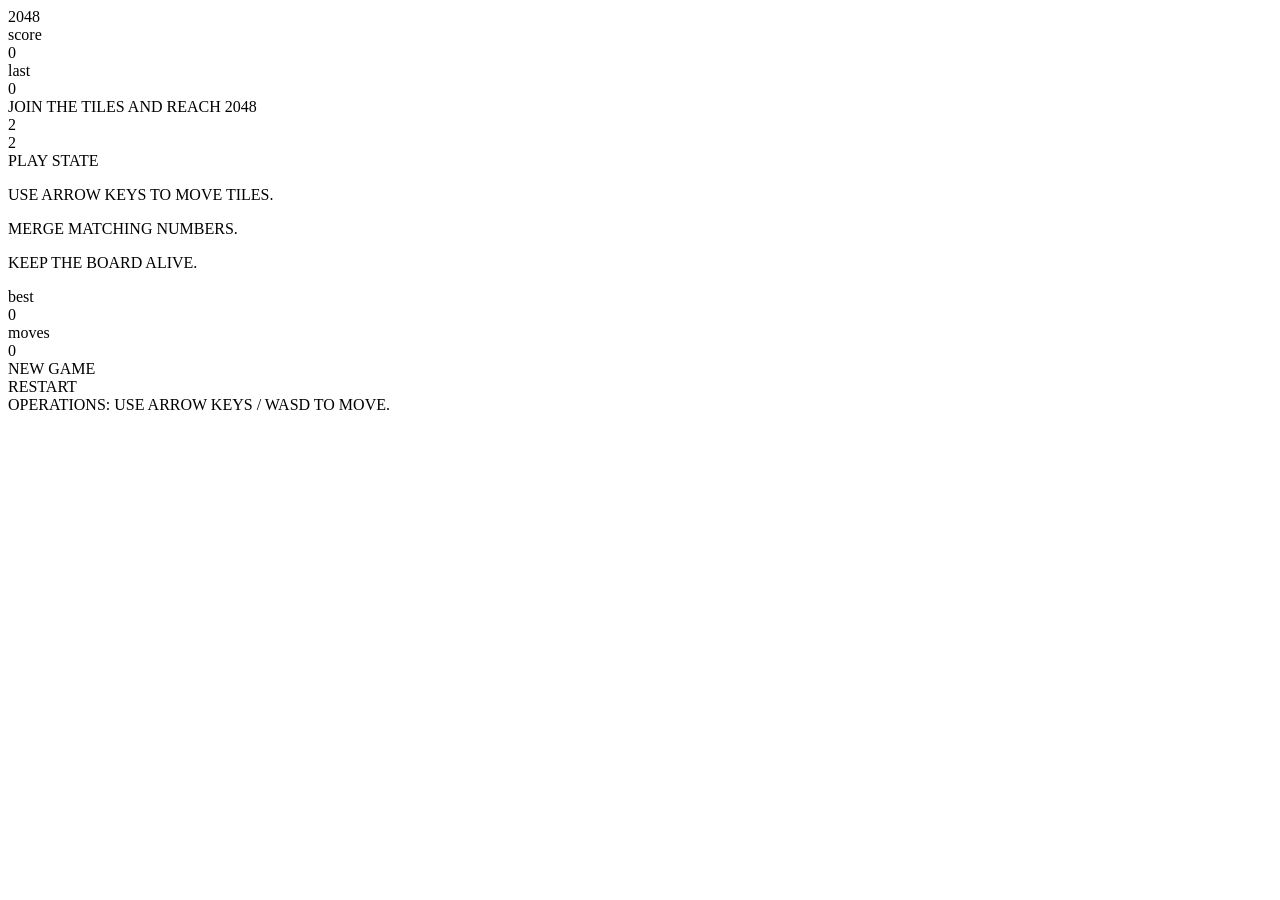
==== index.html @ b2c88726 "移动到根目录" ====
<!DOCTYPE html>
<html lang="en">
<head>
    <meta charset="UTF-8">
    <meta name="viewport" content="width=device-width, initial-scale=1.0">
    <title>2048</title>
    <link rel="stylesheet" href="./CSS/index.css">
</head>
<body>
    
    <div class="container">
           <div class="banner">
             <div class="brown"></div>
             <div class="green"></div>
             <div class="blue"></div>
             <div class="red"></div>
             <div class="board">
                   <div class="header">

    <div class="title">2048</div>
    
    <div class="right">
        <div class="score">
            <div class="fen">score</div>
            <div class="num">2048</div>
        </div>
        <div class="last">
            <div class="shang">last</div>
            <div class="num">1024</div>
        </div>
    </div>
    
    <span class="subtitle">JOIN THE TILES AND REACH 2048</span>
</div>
                    <div class="banner1">
                        <div class="realboard" id="realboard"></div>
                        <div class="state">
                            <div class="ltitle">PLAY STATE</div>
                            <div class="guide">
                                <p>USE ARROW KEYS TO MOVE TILES.</p>
                                <p>MERGE MATCHING NUMBERS.</p>
                                <p>KEEP THE BOARD ALIVE.</p>
                            </div>
                            <div class="show">
                            <div class="best">
                                <div class="max">best</div>
                                <div class="num">2048</div>
                            </div>
                            <div class="moves">
                                <div class="move">moves</div>
                                <div class="num">42</div>
                            </div>
                            </div>
                            <div class="game">
                                <div class="start" id="btnNew">NEW GAME</div>
                                <div class="restart" id="btnRestart">RESTART</div>
                            </div>
                            </div>
                        </div>
                        <div class="tips">OPERATIONS: START A NEW GAME OR RESET.</div>
                    </div>
                </div>
        </div>
    
    </div>
    <script src="./game.js"></script>
</body>
</html>
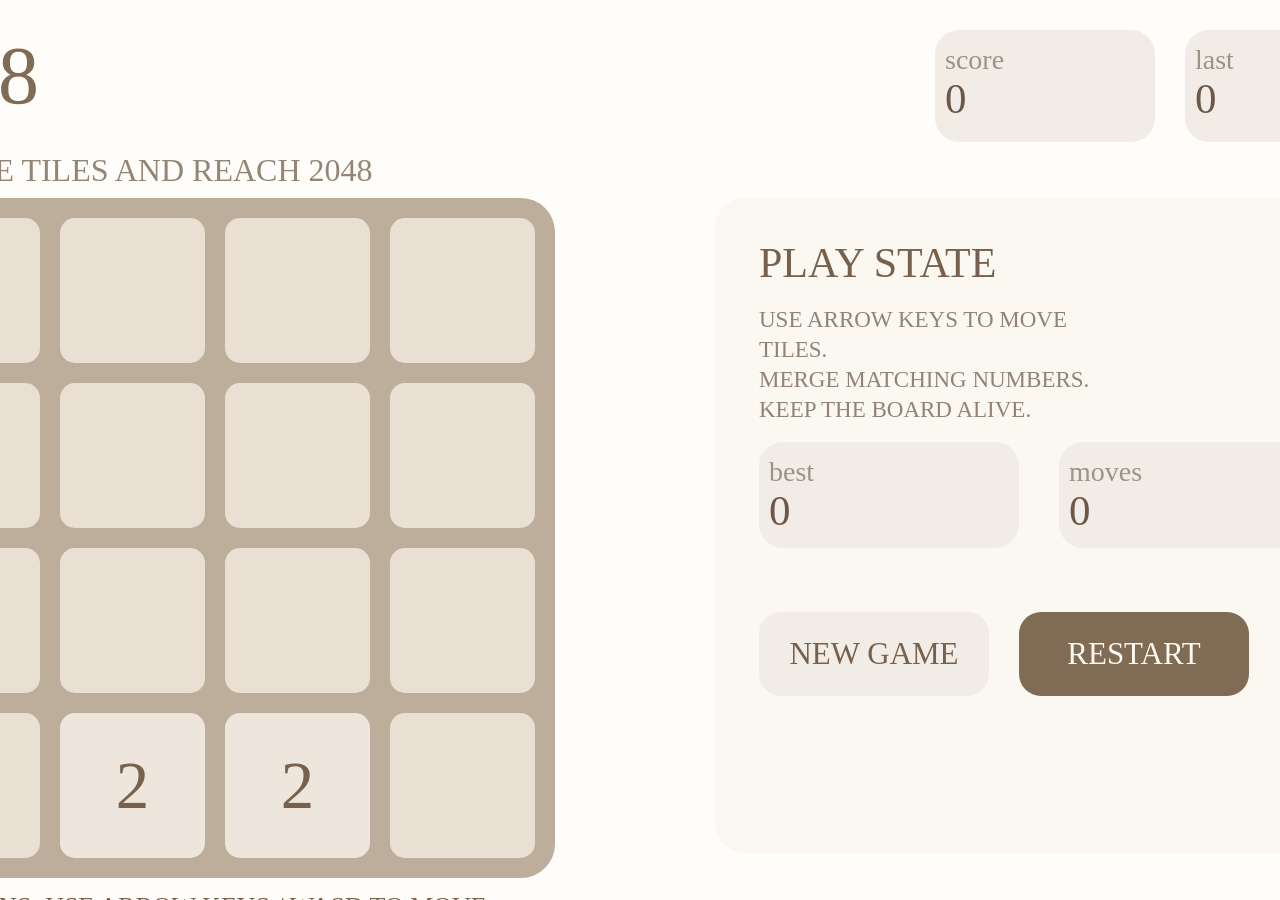
==== commit e299a06f: "更改了路径" ====
--- a/index.html
+++ b/index.html
@@ -4,7 +4,7 @@
     <meta charset="UTF-8">
     <meta name="viewport" content="width=device-width, initial-scale=1.0">
     <title>2048</title>
-    <link rel="stylesheet" href="./CSS/index.css">
+    <link rel="stylesheet" href="./css/index.css">
 </head>
 <body>
     
--- a/css/index.css
+++ b/css/index.css
@@ -0,0 +1,559 @@
+* {
+    margin: 0;
+    padding: 0;
+    box-sizing: border-box;
+}
+body {
+    display: flex;
+    align-items: center;
+    justify-content: center;
+    margin: 0;            
+    width: 100vw;         
+    height: 100vh;        
+    overflow: hidden;     
+}
+.banner {
+    display: flex;
+    justify-content: center;
+    align-items: center;
+    background-color: #F5F1EA;
+    width: 100%;
+    height: 100%;
+    position: relative;
+    overflow: hidden;
+}
+.container {
+    width: 100%;
+    /*max-width: 1920px;*/
+    height: 100%;
+    display: flex;
+    justify-content: center;
+    align-items: center;
+}
+.brown {
+    width: 500px;
+    height: 450px;
+    background: #eee0ca;
+    border-radius: 310px;
+    top: -75px;
+    left: -75px;
+    position: absolute;
+    z-index: 0;
+}
+.green {
+    width: 390px;
+    height: 350px;
+    background: #e6f0e4;
+    border-radius: 260px;
+    position: absolute;
+    bottom: -50px;
+    left: -50px;
+    top: auto;
+    z-index: 0;
+}
+.blue {
+    width: 410px;
+    height: 420px;
+    background: #DFE8F4;
+    border-radius: 325px;
+    position: absolute;
+    top: -100px;
+    right: -100px;
+    left: auto;
+    z-index: 0;
+}
+.red {
+    width: 450px;
+    height: 440px;
+    background: #F7E3DF;
+    border-radius: 320px;
+    position: absolute;
+    bottom: -50px;
+    right: -50px;
+    top: auto;
+    left: auto;
+    z-index: 0;
+}
+.board {
+    display: flex;
+    flex-direction: column;
+    align-items: center;
+    width: 1700px;
+    height: 960px;
+    background: #FFFDF9;
+    z-index: 1;
+}
+.header {
+    display: flex;
+    justify-content: space-between;
+    align-items: flex-start; /* 顶部对齐 */
+    flex-wrap: wrap;         /* 关键：允许换行！这样副标题就能掉到第二行 */
+    width: 1530px;
+    margin: 60px 85px 0px 85px;
+    /* 删除了固定高度 height: 135px */
+}
+
+.title {
+    font-family: Silom;
+    font-size: 82px;
+    color: #806B55;
+    line-height: 92px;
+    text-align: left;
+}
+
+/* 右侧分数区 */
+.right {
+    gap: 30px;
+    display: flex;
+}
+
+/* 副标题：独占一行 */
+.subtitle {
+    width: 100%;         /* 宽度撑满，强制换行 */
+    font-family: Silom;
+    font-size: 32px;
+    color: #938677;
+    line-height: 36px;
+    text-align: left;
+    margin-top: 10px;    /* 和上面第一行留点间距 */
+    margin-bottom: 10px;
+}
+.score {
+    width: 220px;
+    height: 112px;
+    background: #F1EDE6;
+    border-radius: 24px 24px 24px 24px;
+}
+.num {
+    width: 115px;
+    height: 49px;
+    margin-left: 10px;
+    font-family: Silom;
+    font-size: 43px;
+    color: #6D5746;
+    line-height: 48px;
+    text-align: left;
+}
+.fen {
+    margin-top: 14px;
+    margin-left: 10px;
+    font-family: Silom;
+    font-size: 28px;
+    color: #9D9286;
+    line-height: 31px;
+    text-align: left;
+}
+.last {
+    width: 220px;
+    height: 112px;
+    background: #F1EDE6;
+    border-radius: 24px 24px 24px 24px;
+}
+.shang {
+    margin-top: 14px;
+    margin-left: 10px;
+    font-family: Silom;
+    font-size: 28px;
+    color: #9D9286;
+    line-height: 31px;
+    text-align: left;
+}
+.right {
+    gap: 30px;
+    display: flex;
+}
+.header span {
+    font-family: Silom;
+    font-size: 32px;
+    color: #938677;
+    line-height: 36px;
+    text-align: left;
+}
+.banner1 {
+    display: flex;
+    justify-content: space-between;
+    gap: 160px;
+}
+.realboard {
+    width: 680px;
+    height: 680px;
+    background: #BDAE9B;
+    border-radius: 34px;
+    box-sizing: border-box;
+    padding: 20px;                
+    display: grid;
+    grid-template-columns: repeat(4, 1fr);
+    grid-template-rows: repeat(4, 1fr);
+    gap: 20px;
+}
+.state {
+    width: 690px;
+    height: 655px;
+    background: #FBF7F1;
+    border-radius: 30px 30px 30px 30px;
+}
+/* 格子公共基础样式 */
+.cell {
+    display: flex;
+    align-items: center;
+    justify-content: center;
+    border-radius: 15px;
+    font-family: Silom;
+    font-size: 67px;
+    line-height: 1;
+    color: #77614D;
+    background: #E9E0D3;   /* 空格底色 */
+    user-select: none;
+    transition: background .12s ease;
+}
+
+.cell.block8, .cell.block16, .cell.block32,
+.cell.block64, .cell.block128, .cell.block256 { color: #FFFAF0; }
+.block2 {
+    background: #EEE6DC;
+}
+.block4 {
+    background: #EADFC7;
+}
+.block8 {
+    background: #F4B374;
+}
+.block16 {
+    background: #F68B5C;
+}
+.block32 {
+    background: #F5755B;
+}
+.block64 {
+    background: #F85236;
+}
+.block128 {
+    background: #F1D572;
+}
+.block256 {
+    background: #F0CF5F;
+}
+.block512 {
+    background: #EDC94B;
+}
+.block1024 {
+    background: #EFC935;
+}
+.block2048 {
+    background: #F3CA23;
+}
+.cell.block16, .cell.block32, .cell.block64   { font-size: 57px; }
+.cell.block128, .cell.block256, .cell.block512 { font-size: 42px; }
+.cell.block1024, .cell.block2048               { font-size: 30px; }
+
+/* 合并的小动画  */
+@keyframes pop {
+    0%   { transform: scale(.85); }
+    100% { transform: scale(1); }
+}
+.cell.pop { animation: pop .12s ease; }
+
+/* 按钮手感 */
+.start, .restart { cursor: pointer; }
+
+.ltitle {
+    margin-top: 42px;
+    margin-left: 44px;
+    font-family: Silom;
+    font-size: 42px;
+    color: #77614D;
+    line-height: 47px;
+    text-align: left;
+}
+.guide {
+    margin-top: 18px;
+    margin-left: 44px;
+    width: 380px;
+height: 90px;
+font-family: Silom;
+font-size: 23px;
+color: #908477;
+line-height: 30px;
+text-align: left;
+}
+.show {
+    margin-top: 47px;
+    margin-left: 44px;
+    display: flex;
+    gap: 40px;
+}
+.best {
+    width: 260px;
+height: 106px;
+background: #F1EDE6;
+border-radius: 24px 24px 24px 24px;
+}
+.moves {
+    width: 260px;
+height: 106px;
+background: #F1EDE6;
+border-radius: 24px 24px 24px 24px;
+}
+.best .max {
+    margin-top: 14px;
+    font-family: Silom;
+    margin-left: 10px;
+font-size: 28px;
+color: #9D9286;
+line-height: 31px;
+text-align: left;
+}
+.best .num {
+    font-family: Silom;
+font-size: 43px;
+color: #6D5746;
+line-height: 48px;
+text-align: left;
+}
+.moves .move {
+    margin-top: 14px;
+    font-family: Silom;
+    margin-left: 10px;
+font-size: 28px;
+color: #9D9286;
+line-height: 31px;
+text-align: left;
+}
+.moves .num {
+    font-family: Silom;
+font-size: 43px;
+color: #6D5746;
+line-height: 48px;
+text-align: left;
+}
+.game {
+    margin-top: 64px;
+    margin-left: 44px;
+    display: flex;
+    gap: 30px;
+    
+}
+.start {
+    width: 230px;
+height: 84px;
+background: #F1EDE6;
+border-radius: 22px;
+font-family: Silom;
+font-size: 31px;
+color: #77614D;
+line-height: 84px;
+text-align: center;
+}
+.restart {
+    width: 230px;
+height: 84px;
+background: #806B55;
+border-radius: 22px;
+font-family: Silom;
+font-size: 31px;
+color: #FFFAF0;
+line-height: 84px;
+text-align: center;
+}
+.tips{
+    margin-top: 14px;
+    margin-left: 165px;
+    width: 100%;
+    font-family: Silom;
+    font-size: 26px;
+    color: #77614D;
+    line-height: 29px;
+    text-align: left;
+}
+
+
+/* 移动端适配 */
+@media (max-width: 900px) {
+    .banner {
+        width: 100%;       
+        min-height: 100vh; 
+        height: auto;      
+        overflow: hidden;  
+        padding: 15px;     
+        display: flex;
+        flex-direction: column;
+        align-items: center; 
+    }
+    .container {
+        width: 100%;
+        max-width: 100%; 
+    }
+    .brown, .green, .blue, .red {
+        position: absolute;
+        z-index: 0;
+    }
+    .brown { width: 50vw; height: 50vw; border-radius: 50%; top: -20vw; left: -20vw; }
+    .green { width: 40vw; height: 40vw; border-radius: 50%; bottom: -10vw; top: auto; left: -10vw; }
+    .blue { width: 45vw; height: 45vw; border-radius: 50%; top: -15vw; right: -15vw; left: auto; }
+    .red { width: 50vw; height: 50vw; border-radius: 50%; bottom: -15vw; top: auto; right: -20vw; left: auto; }
+
+    .board {
+        width: 100%;       
+        height: auto;      
+        background: #FFFDF9; 
+        z-index: 1;
+        padding: 0 10px;   
+        display: flex;
+        flex-direction: column;
+        align-items: center;
+    }
+
+    .header {
+        display: flex;
+        flex-wrap: wrap;       
+        justify-content: space-between; 
+        align-items: center;   
+        width: 100%;
+        margin: 15px 0 20px 0; 
+        gap: 12px;             
+    }
+
+    .title {
+        font-size: 16vw;       
+        line-height: 1.1;
+        text-align: left;
+        width: auto;           
+    }
+
+    .right {
+        width: auto;           
+        gap: 8px;              
+        justify-content: flex-end;
+        flex-shrink: 0;        
+    }
+    
+    .score, .last {
+        width: 26vw;           
+        max-width: 110px;      
+        min-width: 85px;       
+        height: 62px;          
+        border-radius: 12px;   
+        display: flex;
+        flex-direction: column;
+        justify-content: center; 
+        align-items: center;     
+    }
+
+    .fen, .shang { margin-top: 0; font-size: 12px; line-height: 14px; text-align: center; }
+    .num { width: auto; height: auto; font-size: 22px; line-height: 26px; text-align: center; margin-top: 0; }
+
+    .subtitle {
+        width: 100%;           
+        font-size: 15px;       
+        line-height: 20px;
+        text-align: center;    
+        margin-top: 2px;       
+    }
+
+    
+    
+    .banner1 {
+        display: flex;
+        flex-direction: column; 
+        align-items: center; 
+        width: 100%;
+        max-width: 450px;  
+        gap: 20px;            
+        margin-bottom: 20px;    
+    }
+
+
+    .realboard {
+    width: 100%;
+    height: auto;
+    aspect-ratio: 1 / 1;
+    padding: 10px;
+    gap: 8px;
+    border-radius: 20px;
+    box-sizing: border-box;
+}
+.cell { font-size: 6vw; border-radius: 10px; }
+.cell.block16, .cell.block32, .cell.block64     { font-size: 6vw; }
+.cell.block128, .cell.block256, .cell.block512  { font-size: 4.5vw; }
+.cell.block1024, .cell.block2048                { font-size: 3.5vw; }
+    
+    .state {
+        width: 100%;           
+        height: auto;          
+        padding: 20px;         
+        border-radius: 20px;   
+        background: #FBF7F1;   
+        box-sizing: border-box;
+        display: flex;
+        flex-direction: column; 
+        align-items: center;    
+        margin: 0; 
+    }
+
+    .ltitle {
+        margin: 0 0 15px 0;    
+        font-size: 28px;       
+        line-height: 32px;
+        text-align: center;    
+        width: 100%;
+    }
+
+    .guide {
+        margin: 0 0 20px 0;    
+        width: 100%;           
+        height: auto;
+        font-size: 16px;       
+        line-height: 24px;
+        text-align: center;    
+    }
+    .guide p { margin: 0; }
+
+    .show {
+        margin: 0 0 25px 0;    
+        width: 100%;           
+        display: flex;
+        justify-content: center; 
+        gap: 15px;             
+    }
+
+    .best, .moves {
+        width: 45%;            
+        max-width: 180px;      
+        height: 80px;          
+        border-radius: 16px;   
+        display: flex;
+        flex-direction: column;
+        justify-content: center;
+        align-items: center;   
+    }
+
+    .best .max, .moves .move { margin-top: 0; font-size: 16px; line-height: 20px; text-align: center; }
+    .best .num, .moves .num { font-size: 26px; line-height: 30px; text-align: center; margin-top: 2px; }
+
+    .game {
+        margin: 0;             
+        width: 100%;           
+        display: flex;
+        justify-content: center; 
+        gap: 15px;             
+    }
+
+    .start, .restart {
+        width: 48%;            
+        max-width: 200px;      
+        height: 55px;          
+        line-height: 55px;     
+        font-size: 18px;       
+        border-radius: 14px;   
+        text-align: center;
+    }
+
+    .tips {
+        margin: 0;    
+        width: 100%;
+        font-size: 14px;       
+        line-height: 18px;
+        text-align: center;    
+        color: #938677;        
+    }
+}
